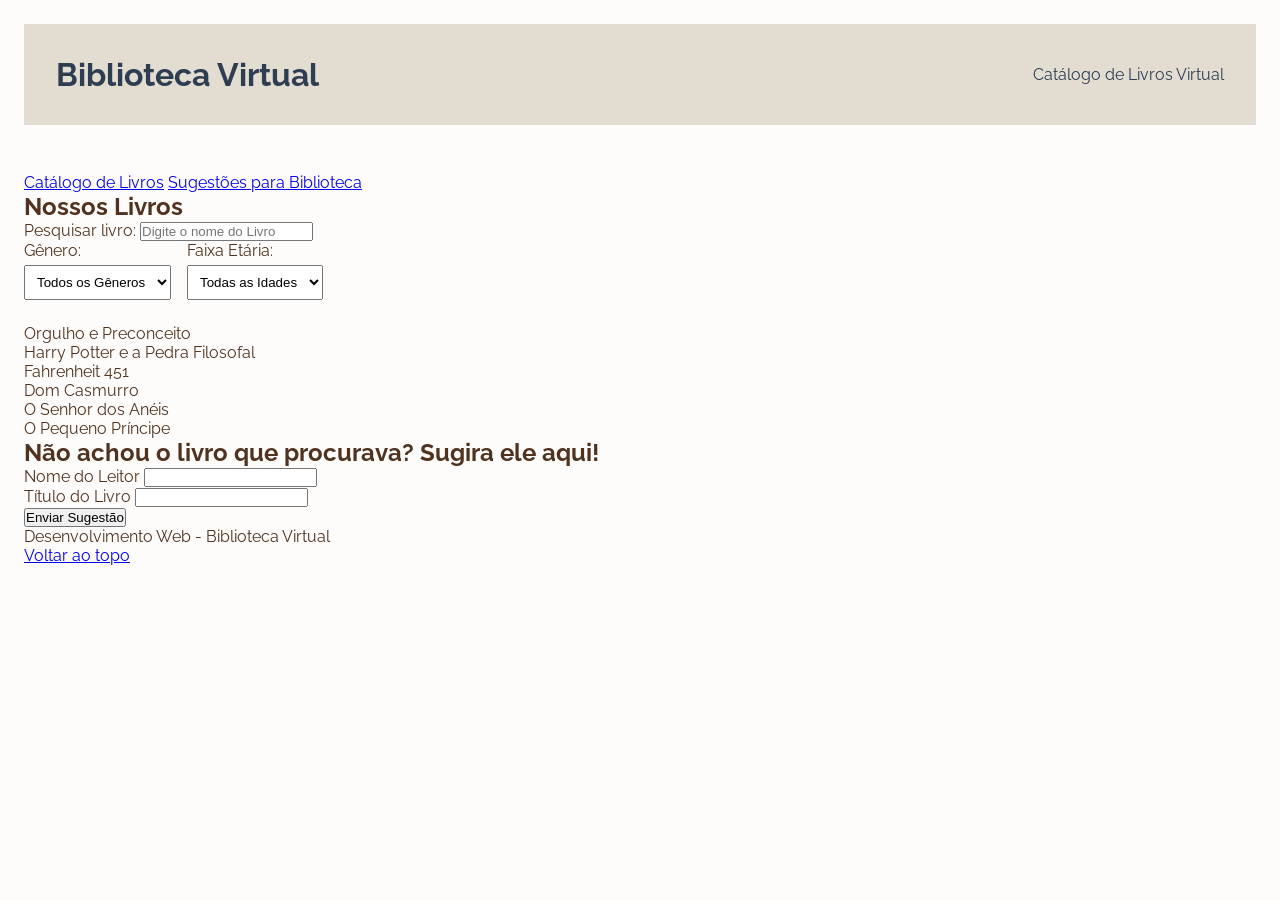
==== Biblioteca Virtual/Biblioteca.html @ 78cbec33 "Commit limpo" ====
<!DOCTYPE html>
<html lang='pt-BR'>
    <head>
        <meta charset="UTF-8">
        <meta name="viewport" content="width=device-width, initial-scale=1.0">
        <title>Biblioteca Virtual</title>
        <link rel="stylesheet" href="biblioteca-style.css">
        <script src="biblioteca.js" defer></script>
    </head>
    <body>
        <header>
            <h1>Biblioteca Virtual</h1>
            <p>Catálogo de Livros Virtual</p>
        </header>
        <nav>
            <a href="#catalogo">Catálogo de Livros</a>
            <a href="#sugestoes">Sugestões para Biblioteca</a>
        </nav>
        <main>
            <section id="catalogo">
                <h2>Nossos Livros</h2>
                <label for="campo-busca">Pesquisar livro:</label>
                <input type="search" id="campo de busca" placeholder="Digite o nome do Livro">
               
                <div class="filtros" style="margin-bottom: 1.5rem; display: flex; gap: 1rem; flex-wrap: wrap;">
                <div>
                    <label for="filtro-genero">Gênero:</label>
                    <select id="filtro-genero" style="padding: 0.5rem; margin-top: 0.3rem; display: block;">
                        <option value="todos">Todos os Gêneros</option>
                        <option value="romance">Romance</option>
                        <option value="fantasia">Fantasia</option>
                        <option value="ficcao">Ficção Científica</option>
                        <option value="classico">Clássicos</option>
                    </select>
                </div>
            <div>
               <label for="filtro-idade">Faixa Etária:</label>
               <select id="filtro-idade" style="padding: 0.5rem; margin-top: 0.3rem; display: block;">
                  <option value="todas">Todas as Idades</option>
                  <option value="infantil">Infantil</option>
                  <option value="juvenil">Juvenil</option>
                  <option value="adulto">Adulto</option>
               </select>
            </div>
         </div>

         <div class="grade-livros">
            <article class="livros" data-genero="romance" data-idade="adulto">Orgulho e Preconceito</article>
            <article class="livros" data-genero="fantasia" data-idade="juvenil">Harry Potter e a Pedra Filosofal</article>
            <article class="livros" data-genero="ficcao" data-idade="adulto">Fahrenheit 451</article>
            <article class="livros" data-genero="classico" data-idade="adulto">Dom Casmurro</article>
            <article class="livros" data-genero="fantasia" data-idade="juvenil">O Senhor dos Anéis</article>
            <article class="livros" data-genero="ficcao" data-idade="infantil">O Pequeno Príncipe</article>
         </div>
        </section>
        <section id="sugestoes">
            <h2>Não achou o livro que procurava? Sugira ele aqui!</h2>
            <form id="form-sugestao" action="#" method="post">
                <div>
                    <label for="nome">Nome do Leitor</label> 
                    <input type="text" id="nome" required>
                </div>
                <div>
                    <label for="titulo-livro">Título do Livro</label>
                    <input type="text" id="titulo-livro" required>
                </div>
                <button type="submit">Enviar Sugestão</button>
            </form>
            <span id="mensagem"></span> <!--onde o js vai escrever  mensagem de erro ou sucesso -->
        </section>
        </main>    
        <footer>
            <p>Desenvolvimento Web - Biblioteca Virtual</p>
            <a href="#">Voltar ao topo</a>
        </footer>
    </body>
</html>
---- Biblioteca Virtual/biblioteca-style.css ----
@import url('https://fonts.googleapis.com/css2?family=Montserrat:ital,wght@0,100..900;1,100..900&family=Raleway:ital,wght@0,100..900;1,100..900&display=swap');

* {
    margin: 0%;
    padding: 0%;
    box-sizing: border-box;
}

:root {
  --cor-fundo: #FDFCFA;         
  --cor-fundo-card: #F7F4EE;    
  --cor-principal: #1D2A3A;     
  --cor-destaque: #2D3E53;      
  --cor-borda: #E3DCD1;
  --cor-texto: #50321F;
}    

body{
    font-family: "Raleway", sans-serif;
    background-color: var(--cor-fundo);
    color: var(--cor-texto);
    padding: 1.5rem;
}
header{
    justify-content: space-between;
    align-items: center;
    margin-bottom: 3rem;
    background-color: var(--cor-borda);
    text-align: center;
    color: var(--cor-destaque);
    padding: 2rem;
    display: flex;
   
    nav{
        text-decoration: none;
        text-align: center;
    }
}
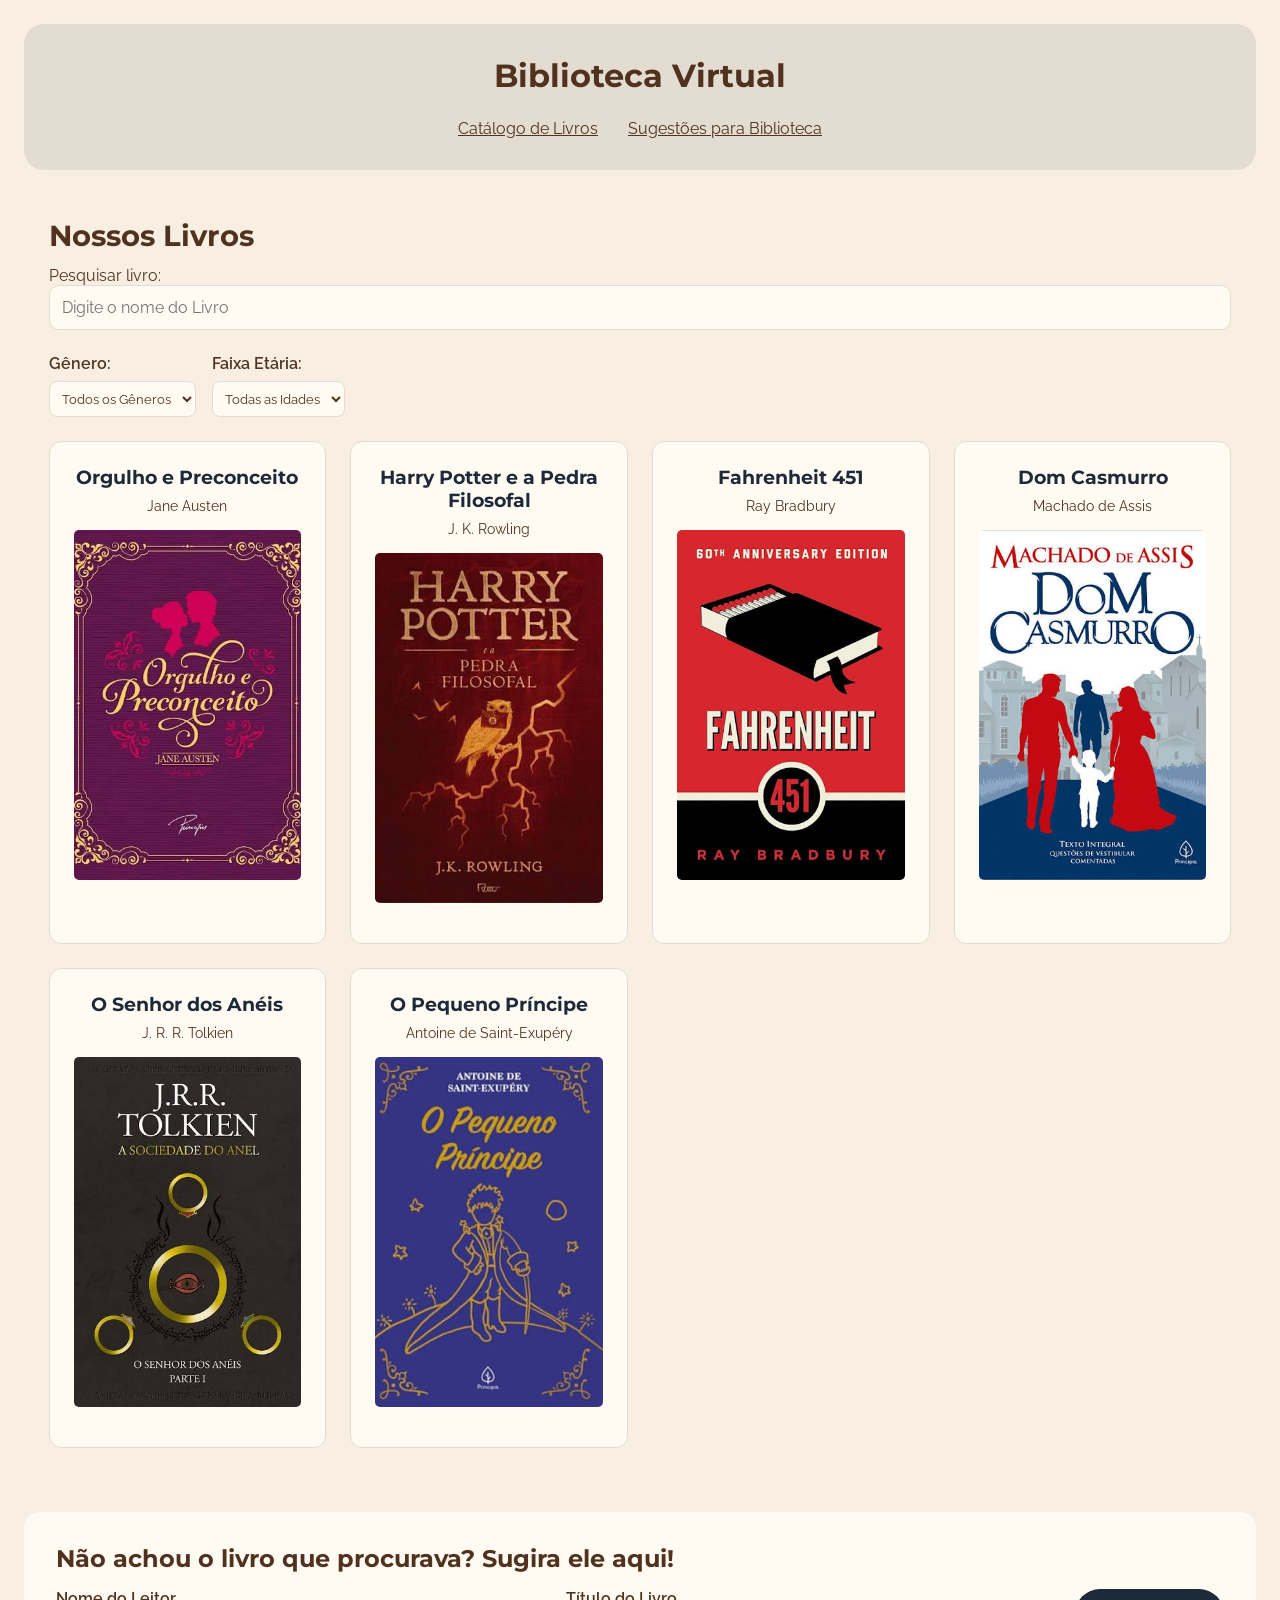
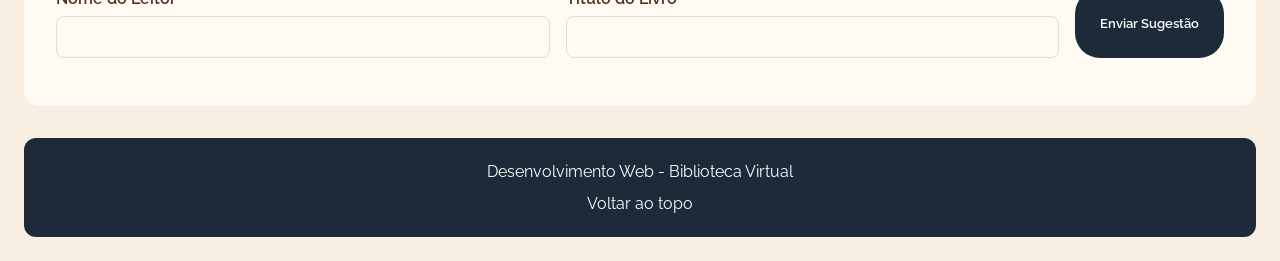
==== commit 547d233e: "atualizações" ====
--- a/Biblioteca Virtual/Biblioteca.html
+++ b/Biblioteca Virtual/Biblioteca.html
@@ -1,27 +1,37 @@
 <!DOCTYPE html>
+
 <html lang='pt-BR'>
+
     <head>
+
         <meta charset="UTF-8">
         <meta name="viewport" content="width=device-width, initial-scale=1.0">
         <title>Biblioteca Virtual</title>
         <link rel="stylesheet" href="biblioteca-style.css">
         <script src="biblioteca.js" defer></script>
+
     </head>
+
     <body>
+
         <header>
-            <h1>Biblioteca Virtual</h1>
-            <p>Catálogo de Livros Virtual</p>
-        </header>
-        <nav>
+            <div class="titulo-header">
+                <h1>Biblioteca Virtual</h1>
+            </div>
+
+            <nav>
             <a href="#catalogo">Catálogo de Livros</a>
             <a href="#sugestoes">Sugestões para Biblioteca</a>
-        </nav>
+            </nav>
+
+        </header>
+
         <main>
             <section id="catalogo">
                 <h2>Nossos Livros</h2>
                 <label for="campo-busca">Pesquisar livro:</label>
-                <input type="search" id="campo de busca" placeholder="Digite o nome do Livro">
-               
+                <input type="search" id="campo-busca" placeholder="Digite o nome do Livro">
+
                 <div class="filtros" style="margin-bottom: 1.5rem; display: flex; gap: 1rem; flex-wrap: wrap;">
                 <div>
                     <label for="filtro-genero">Gênero:</label>
@@ -33,6 +43,7 @@
                         <option value="classico">Clássicos</option>
                     </select>
                 </div>
+
             <div>
                <label for="filtro-idade">Faixa Etária:</label>
                <select id="filtro-idade" style="padding: 0.5rem; margin-top: 0.3rem; display: block;">
@@ -43,27 +54,58 @@
                </select>
             </div>
          </div>
-
          <div class="grade-livros">
-            <article class="livros" data-genero="romance" data-idade="adulto">Orgulho e Preconceito</article>
-            <article class="livros" data-genero="fantasia" data-idade="juvenil">Harry Potter e a Pedra Filosofal</article>
-            <article class="livros" data-genero="ficcao" data-idade="adulto">Fahrenheit 451</article>
-            <article class="livros" data-genero="classico" data-idade="adulto">Dom Casmurro</article>
-            <article class="livros" data-genero="fantasia" data-idade="juvenil">O Senhor dos Anéis</article>
-            <article class="livros" data-genero="ficcao" data-idade="infantil">O Pequeno Príncipe</article>
+            <article class="livro" data-genero="romance" data-idade="adulto">
+                <h3>Orgulho e Preconceito</h3>
+                <p>Jane Austen</p>
+                   <img src="imagens/orgulho-precon.jpg"
+                        alt="Capa do livro Orgulho e Preconceito">
+            </article>
+            <article class="livro" data-genero="fantasia" data-idade="juvenil">
+                <h3>Harry Potter e a Pedra Filosofal</h3> 
+                <p>J. K. Rowling</p>
+                <img src="imagens/harry.jpg"
+                    alt="Capa do livro Harry Potter e a Pedra Filosofal">
+            </article>
+            <article class="livro" data-genero="ficcao" data-idade="adulto">
+                <h3>Fahrenheit 451</h3>
+                <p>Ray Bradbury</p>
+                <img src="imagens/fahrenheit-451.jpg"
+                    alt="Fahrenheit 451">
+            </article>
+            <article class="livro" data-genero="classico" data-idade="adulto">
+                <h3>Dom Casmurro</h3>
+                <p>Machado de Assis</p>
+                <img src="imagens/dom-casmurro.jpg"
+                    alt="Capa do livro Dom Casmurro">
+            </article>
+            <article class="livro" data-genero="fantasia" data-idade="juvenil">
+                <h3>O Senhor dos Anéis</h3>
+                <p>J. R. R. Tolkien</p>
+                <img src="imagens/senhor-dos-aneis.jpg"
+                    alt="Capa do livro Senhor dos Anéis">
+            </article>
+            <article class="livro" data-genero="ficcao" data-idade="infantil">
+                <h3>O Pequeno Príncipe</h3>
+                <p>Antoine de Saint-Exupéry</p>
+                <img src="imagens/pequeno-prin.jpg"
+                    alt="Capa do livro Pequeno Príncipe">
+            </article>
          </div>
         </section>
         <section id="sugestoes">
             <h2>Não achou o livro que procurava? Sugira ele aqui!</h2>
             <form id="form-sugestao" action="#" method="post">
                 <div>
-                    <label for="nome">Nome do Leitor</label> 
+                    <label for="nome">Nome do Leitor</label>
                     <input type="text" id="nome" required>
                 </div>
+
                 <div>
                     <label for="titulo-livro">Título do Livro</label>
                     <input type="text" id="titulo-livro" required>
                 </div>
+
                 <button type="submit">Enviar Sugestão</button>
             </form>
             <span id="mensagem"></span> <!--onde o js vai escrever  mensagem de erro ou sucesso -->
--- a/Biblioteca Virtual/biblioteca-style.css
+++ b/Biblioteca Virtual/biblioteca-style.css
@@ -1,5 +1,5 @@
-@import url('https://fonts.googleapis.com/css2?family=Montserrat:ital,wght@0,100..900;1,100..900&family=Raleway:ital,wght@0,100..900;1,100..900&display=swap');
-
+
+@import url('https://fonts.googleapis.com/css2?family=Montserrat:wght@400;500;600;700&family=Raleway:wght@400;500;600;700&display=swap');
 * {
     margin: 0%;
     padding: 0%;
@@ -7,13 +7,14 @@
 }
 
 :root {
-  --cor-fundo: #FDFCFA;         
-  --cor-fundo-card: #F7F4EE;    
-  --cor-principal: #1D2A3A;     
-  --cor-destaque: #2D3E53;      
-  --cor-borda: #E3DCD1;
-  --cor-texto: #50321F;
-}    
+    --cor-fundo: #F8EFE2;
+    --cor-fundo-card: #FFFAF2;
+    --cor-principal: #1D2A3A;
+    --cor-destaque: #50321F;
+    --cor-borda: #E3DCD1;
+    --cor-texto: #50321F;
+    --cor-bege: #EAD5BD;
+}
 
 body{
     font-family: "Raleway", sans-serif;
@@ -22,18 +23,228 @@
     padding: 1.5rem;
 }
 header{
+    display: flex;
+    justify-content: space-between;
+    flex-direction: column;
+    align-items: center;
+    gap: 1.5rem;
+
+    padding: 2rem 5%;
+    margin-bottom: 2rem;
+
+    text-align: center;
+
+    background-color: var(--cor-borda);
+    color: var(--cor-destaque);
+    border-radius: 20px;
+}
+.titulo-header {
+    display: flex;
     justify-content: space-between;
     align-items: center;
+}
+nav{
+    display: flex;
+    justify-content: center;
+    gap: 30px;
+}
+nav a{
+    text-decoration-style:solid;
+    text-decoration-color: var(--cor-texto);
+    color: var(--cor-destaque);
+}
+nav a:hover{
+    color: var(--cor-principal);
+}
+
+header h1 {
+    font-family: "Montserrat", sans-serif;
+    font-size: 2rem;
+}
+header p {
+    font-size: 1rem;
+}
+#catalogo {
+    padding: 1rem 2%;
     margin-bottom: 3rem;
-    background-color: var(--cor-borda);
+}
+#catalogo h2 {
+    font-family: "Montserrat", sans-serif;
+    font-size: 1.8rem;
+    margin-bottom: 0.8rem;
+}
+#catalogo p {
+    margin-bottom: 1rem;
+}
+#campo-busca {
+    width: 100%;
+    padding: 12px;
+    border-radius: 10px;
+    border: 1px solid var(--cor-borda);
+    background-color: var(--cor-fundo-card);
+    font-family: "Raleway", sans-serif;
+    font-size: 1rem;
+    margin-bottom: 1.5rem;
+}
+#campo-busca:focus {
+    outline: 2px solid var(--cor-principal);
+}
+.filtros {
+    display: flex;
+    gap: 1.5rem;
+    flex-wrap: wrap;
+    margin-bottom: 1.5rem;
+}
+.filtros label {
+    display: block;
+    margin-bottom: 0.5rem;
+    font-weight: 600;
+}
+.filtros select {
+    padding: 0.7rem;
+    border: 1px solid var(--cor-borda);
+    border-radius: 8px;
+    background-color: var(--cor-fundo-card);
+    color: var(--cor-texto);
+    font-family: "Raleway", sans-serif;
+}
+.grade-livros {
+    display: grid;
+    grid-template-columns: repeat(auto-fit, minmax(230px, 1fr));
+    gap: 1.5rem;
+}
+.livro {
+    background-color: var(--cor-fundo-card);
+    border: 1px solid var(--cor-borda);
+    border-radius: 12px;
+    padding: 1.5rem;
     text-align: center;
-    color: var(--cor-destaque);
+    transition: 0.3s;
+}
+.livro:hover {
+    transform: translateY(-5px);
+    box-shadow: 0 5px 15px #50321F20;
+}
+.livro h3 {
+    font-family: "Montserrat", sans-serif;
+    color: var(--cor-principal);
+    margin-bottom: 0.5rem;
+}
+.livro p {
+    color: var(--cor-texto);
+    font-size: 0.9rem;
+}
+.livro img {
+    width: 100%;
+    height: 350px;
+    object-fit: cover;
+    object-position: center;
+    display: block;
+    margin: 1rem auto;
+    border-radius: 5px;
+}
+#sugestoes {
+    background-color: var(--cor-fundo-card);
     padding: 2rem;
-    display: flex;
-   
-    nav{
-        text-decoration: none;
+    border-radius: 15px;
+    margin: 2rem 0;
+}
+#sugestoes h2 {
+    font-family: "Montserrat", sans-serif;
+    font-size: 1.5rem;
+    margin-bottom: 1rem;
+}
+#sugestoes p {
+    margin-bottom: 1.5rem;
+}
+#form-sugestao {
+    display: flex;
+    flex-wrap: wrap;
+    gap: 1rem;
+}
+#form-sugestao div {
+    flex: 1;
+    min-width: 200px;
+}
+#form-sugestao label {
+    display: block;
+    margin-bottom: 0.5rem;
+    font-weight: 600;
+}
+#form-sugestao input {
+    width: 100%;
+    padding: 12px;
+    border: 1px solid var(--cor-borda);
+    border-radius: 8px;
+    background-color: var(--cor-fundo-card);
+    font-family: "Raleway", sans-serif;
+}
+#form-sugestao button {
+    padding: 12px 25px;
+    background-color: var(--cor-principal);
+    color: white;
+    border: none;
+    border-radius: 25px;
+    cursor: pointer;
+    font-family: "Raleway", sans-serif;
+    font-weight: 600;
+    transition: 0.3s;
+}
+#form-sugestao button:hover {
+    background-color: var(--cor-destaque);
+}
+#mensagem {
+    display: block;
+    margin-top: 1rem;
+    font-weight: 600;
+}
+footer {
+    background-color: var(--cor-principal);
+    color: white;
+    padding: 1.5rem;
+    text-align: center;
+    border-radius: 12px;
+}
+footer p {
+    margin-bottom: 0.8rem;
+}
+footer a {
+    color: white;
+    text-decoration: none;
+}
+footer a:hover {
+    text-decoration: underline;
+}
+@media (max-width: 700px) {
+    body {
+        padding: 1rem;
+    }
+    header {
+        padding: 1.5rem;
+    }
+    .titulo-header {
+        flex-direction: column;
+        gap: 0.8rem;
         text-align: center;
     }
-}
-    
+    header h1 {
+        font-size: 1.5rem;
+    }
+    nav {
+        flex-direction: column;
+        align-items: center;
+        gap: 15px;
+    }
+    #catalogo {
+        padding: 1rem 0;
+    }
+    .grade-livros {
+        grid-template-columns: 1fr;
+    }
+    #form-sugestao {
+        flex-direction: column;
+    }
+    #form-sugestao button {
+        width: 100%;
+    }
+}
